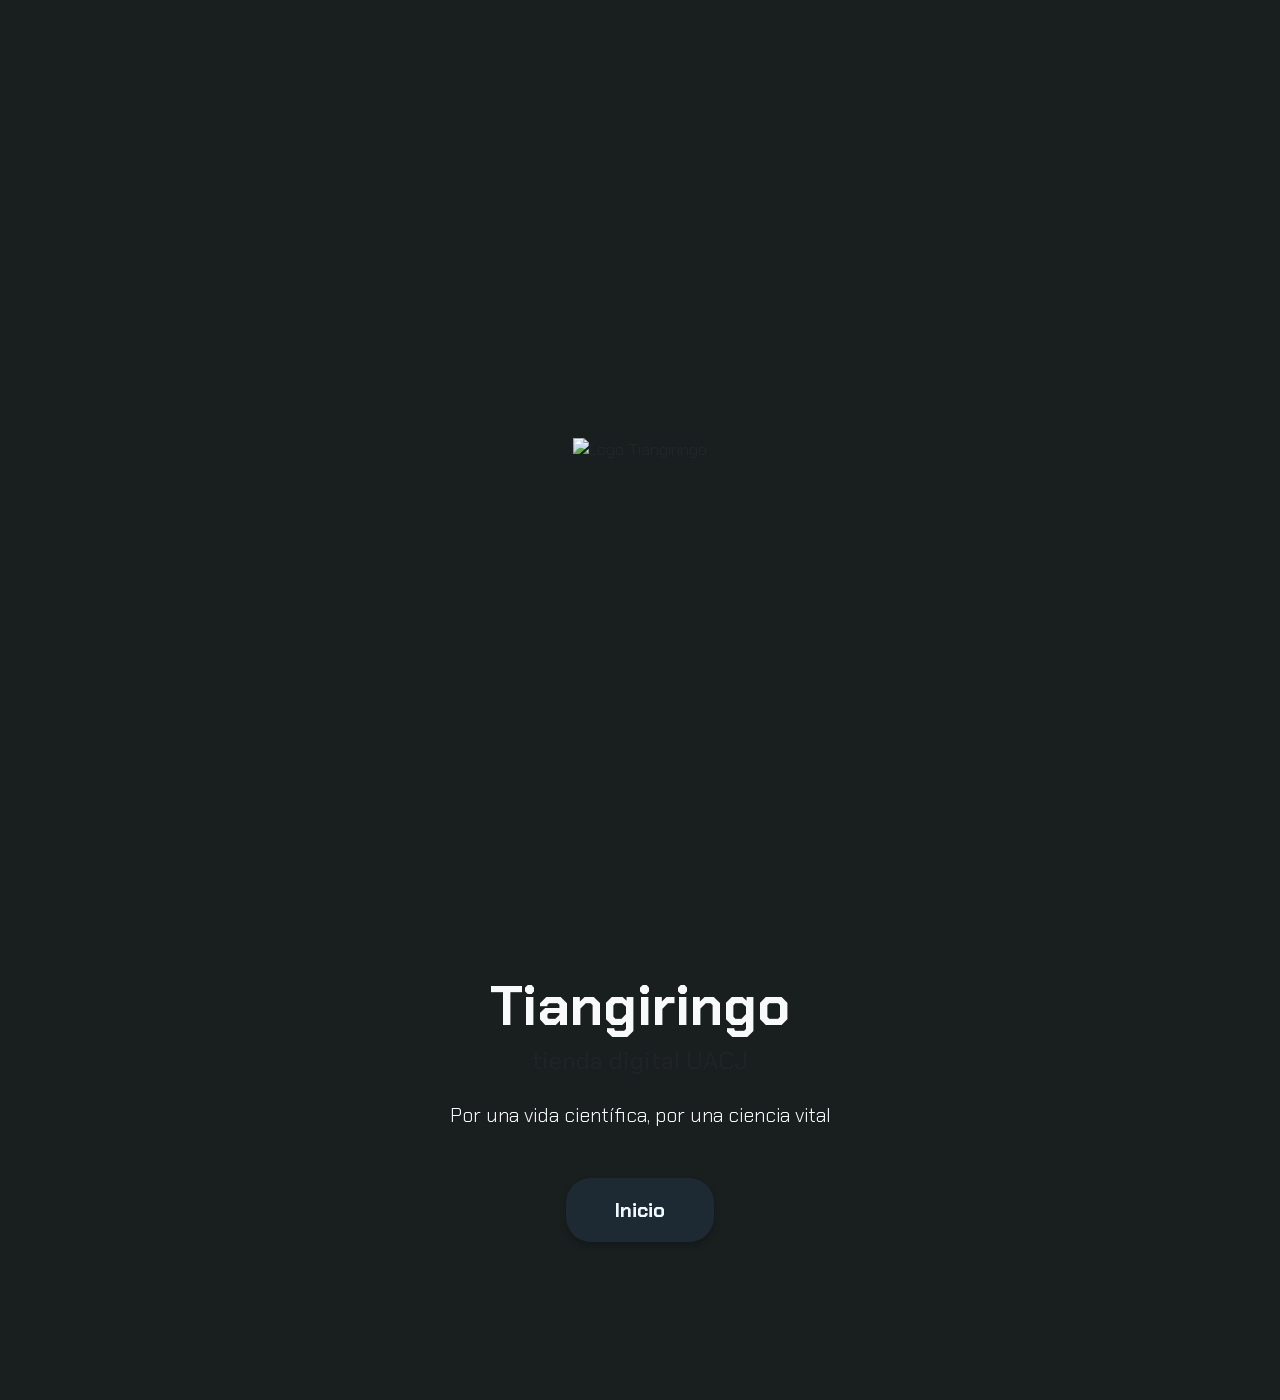
==== index.html @ f0037ecd "Add files via upload" ====
<!DOCTYPE html>
<html lang="es">
<head>
    <meta charset="UTF-8">
    <meta name="viewport" content="width=device-width, initial-scale=1.0">
    <title>Parallax ejercicio</title>
    <link href="imagenes/Favicon.png" rel="icon">
    <link href="https://cdn.jsdelivr.net/npm/bootstrap@5.3.3/dist/css/bootstrap.min.css" rel="stylesheet">
    <link rel="preconnect" href="https://fonts.googleapis.com">
    <link rel="preconnect" href="https://fonts.gstatic.com" crossorigin>
    <link href="https://fonts.googleapis.com/css2?family=Chakra+Petch:wght@400;700&display=swap" rel="stylesheet">
    
    <style>
        body {
            margin: 0;
            background-color: #191e1f;
            font-family: "Chakra Petch", sans-serif;
        }
 
        #parallax-container {
            position: relative;
            height: 100vh;
            overflow: hidden;
        }
 
        /* FONDO - Ocupa toda la pantalla de forma fija */
        #layer1 {
            position: absolute;
            z-index: 1;
            top: 0;
            left: 0;
            width: 100%;
            height: 100%;
            background-image: url('imagenes/DMC_04.jpg');
            background-size: cover;
            background-position: center;
            background-repeat: no-repeat;
        }
 
        /* CONTENEDOR DEL LOGO */
        #layer3 {
            position: absolute;
            z-index: 3;
            top: 0;
            left: 0;
            width: 100%;
            height: 100%;
            /* Reemplazamos el flexbox manual por clases de Bootstrap en el HTML */
        }

        /* Ajustamos el tamaño del logo de forma responsiva con utilidades de Bootstrap en el HTML */
        #layer3 img {
            height: auto;
        }

        /*  ESTILOS PERSONALIZADOS DEL BOTÓN (Mezclado con transiciones de Bootstrap) */
        .btn-inicio {
            background-color: #1e2a33;
            color: aliceblue;
            border-radius: 25px; /* Mantenemos tus esquinas muy redondeadas */
            box-shadow: 0 4px 6px rgba(0, 0, 0, 0.2);
            transition: all 0.3s ease;
        }

        .btn-inicio:hover {
            background-color: #434b52;
            color: aliceblue;
            transform: translateY(-2px);
            box-shadow: 0 6px 12px rgba(0, 0, 0, 0.3);
        }

        .btn-inicio:active {
            transform: translateY(0);
            box-shadow: 0 3px 6px rgba(0, 0, 0, 0.2);
        }
    </style>
</head>
 
<body>
 
    <div id="parallax-container">
        <div id="layer1"></div>
 
        <!-- Usamos d-flex, justify-content-center y align-items-center de Bootstrap para centrar el logo -->
        <div id="layer3" class="d-flex justify-content-center align-items-center">
            <!-- 
              Usamos las clases responsivas de Bootstrap:
              w-55 en pantallas muy chicas, w-45 en tablets (md), y w-30 en pantallas grandes (lg)
            -->
            <img src="imagenes/Logo (2).png" class="img-fluid w-55 w-md-45 w-lg-30" alt="Logo Tiangiringo">
        </div>
    </div>
 
    <!-- 
      Sección de contenido usando utilidades de Bootstrap:
      text-light (texto claro), text-center (centrado), py-5 (padding vertical) 
    -->
    <section class="contenido text-light text-center py-5 container-fluid" style="background-color: #191e1f; min-height: 500px;">
        <div class="container py-4">
            <h1 class="display-4 fw-bold mb-2">Tiangiringo</h1>
            <h2 class="h4 text-muted mb-4">tienda digital UACJ</h2>
            <p class="lead mb-5">Por una vida científica, por una ciencia vital</p>
            
            <!-- Botón estilizado combinando tus efectos con padding (px-5, py-3) y fuentes de Bootstrap -->
            <button class="btn btn-inicio px-5 py-3 fw-bold fs-5" onclick="window.location.href='Productos.html'">
                Inicio
            </button>
        </div>
    </section>
 
   
    <script src="https://cdn.jsdelivr.net/npm/bootstrap@5.3.3/dist/js/bootstrap.bundle.min.js"></script>

   
    <script>
        document.addEventListener('DOMContentLoaded', function () {
            const layer1 = document.getElementById('layer1');
            const layer3 = document.getElementById('layer3');
            const container = document.getElementById('parallax-container');
 
            const speed1 = 0.1;
            const speed3 = 0.5;
 
            function updateParallax() {
                const scrollOffset = container.getBoundingClientRect().top;
 
                // Movimiento del fondo
                layer1.style.transform = `translate3d(0, ${scrollOffset * speed1}px, 0)`;
                // Movimiento del logo
                layer3.style.transform = `translate3d(0, ${scrollOffset * speed3}px, 0)`;
            }
 
            window.addEventListener('scroll', updateParallax);
            updateParallax();
        });
    </script>
 
</body>
</html>
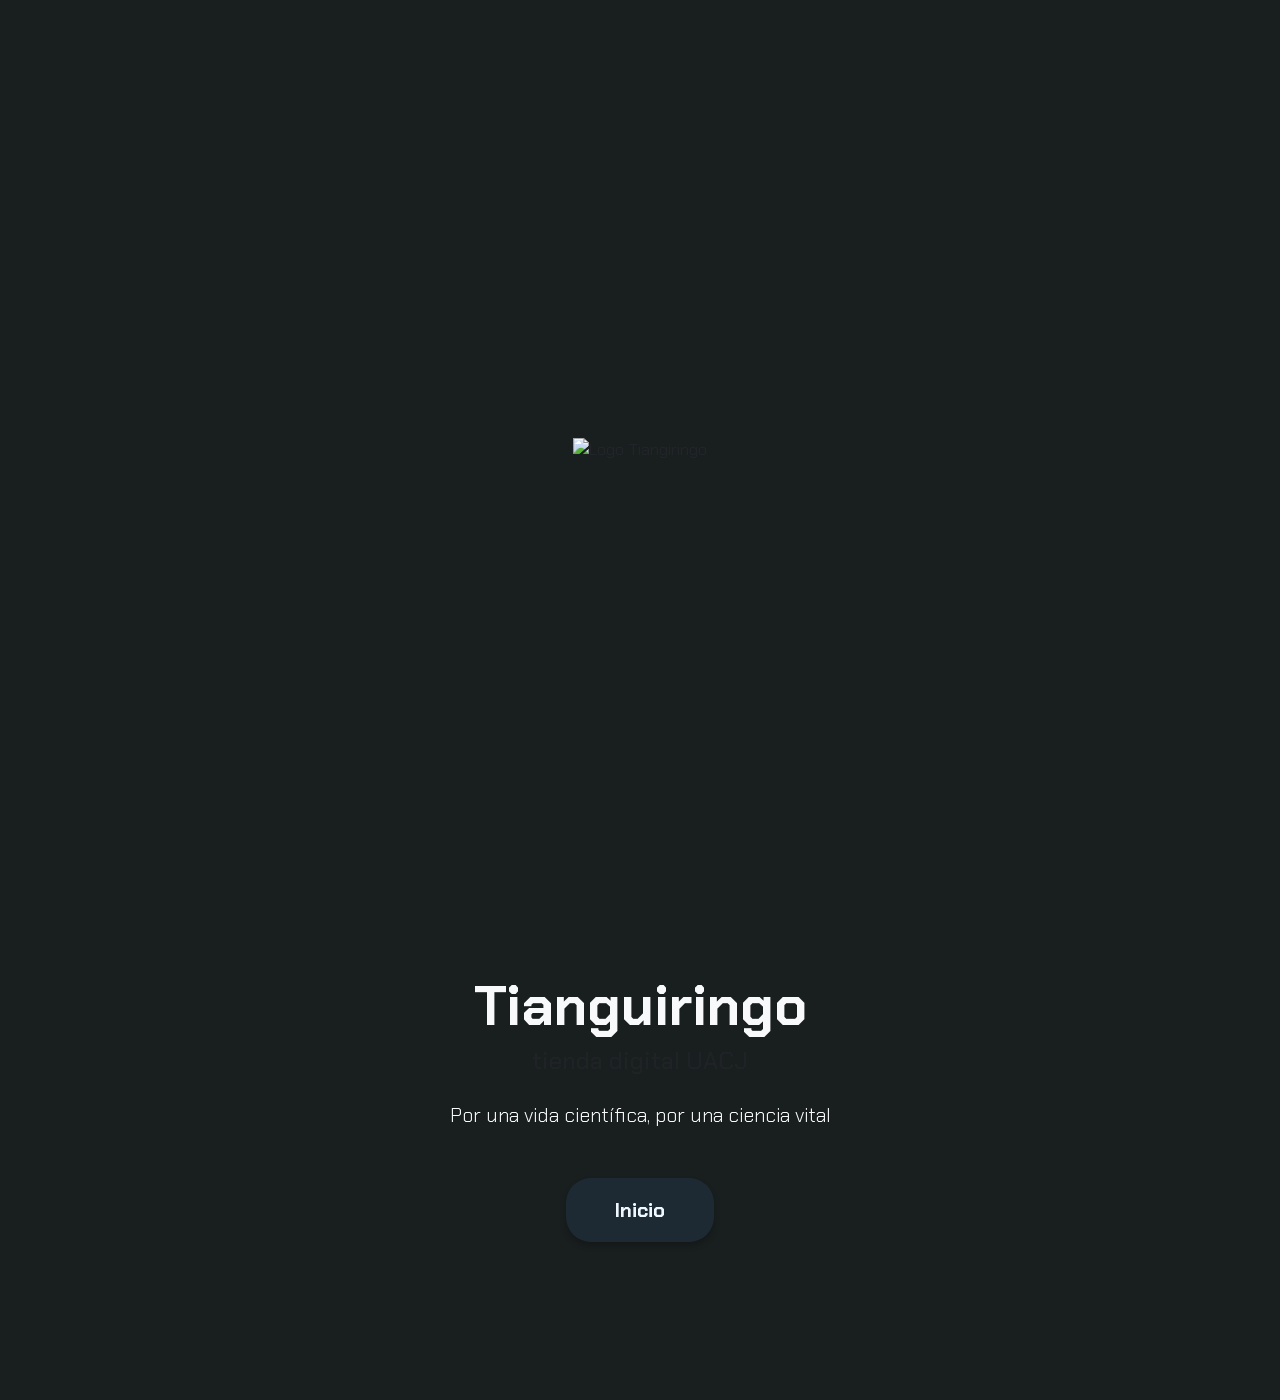
==== commit 8225eec6: "Add files via upload" ====
--- a/index.html
+++ b/index.html
@@ -31,7 +31,7 @@
             left: 0;
             width: 100%;
             height: 100%;
-            background-image: url('imagenes/DMC_04.jpg');
+            background-image: url("imagenes/DMC_04.jpg");
             background-size: cover;
             background-position: center;
             background-repeat: no-repeat;
@@ -97,7 +97,7 @@
     -->
     <section class="contenido text-light text-center py-5 container-fluid" style="background-color: #191e1f; min-height: 500px;">
         <div class="container py-4">
-            <h1 class="display-4 fw-bold mb-2">Tiangiringo</h1>
+            <h1 class="display-4 fw-bold mb-2">Tianguiringo</h1>
             <h2 class="h4 text-muted mb-4">tienda digital UACJ</h2>
             <p class="lead mb-5">Por una vida científica, por una ciencia vital</p>
             
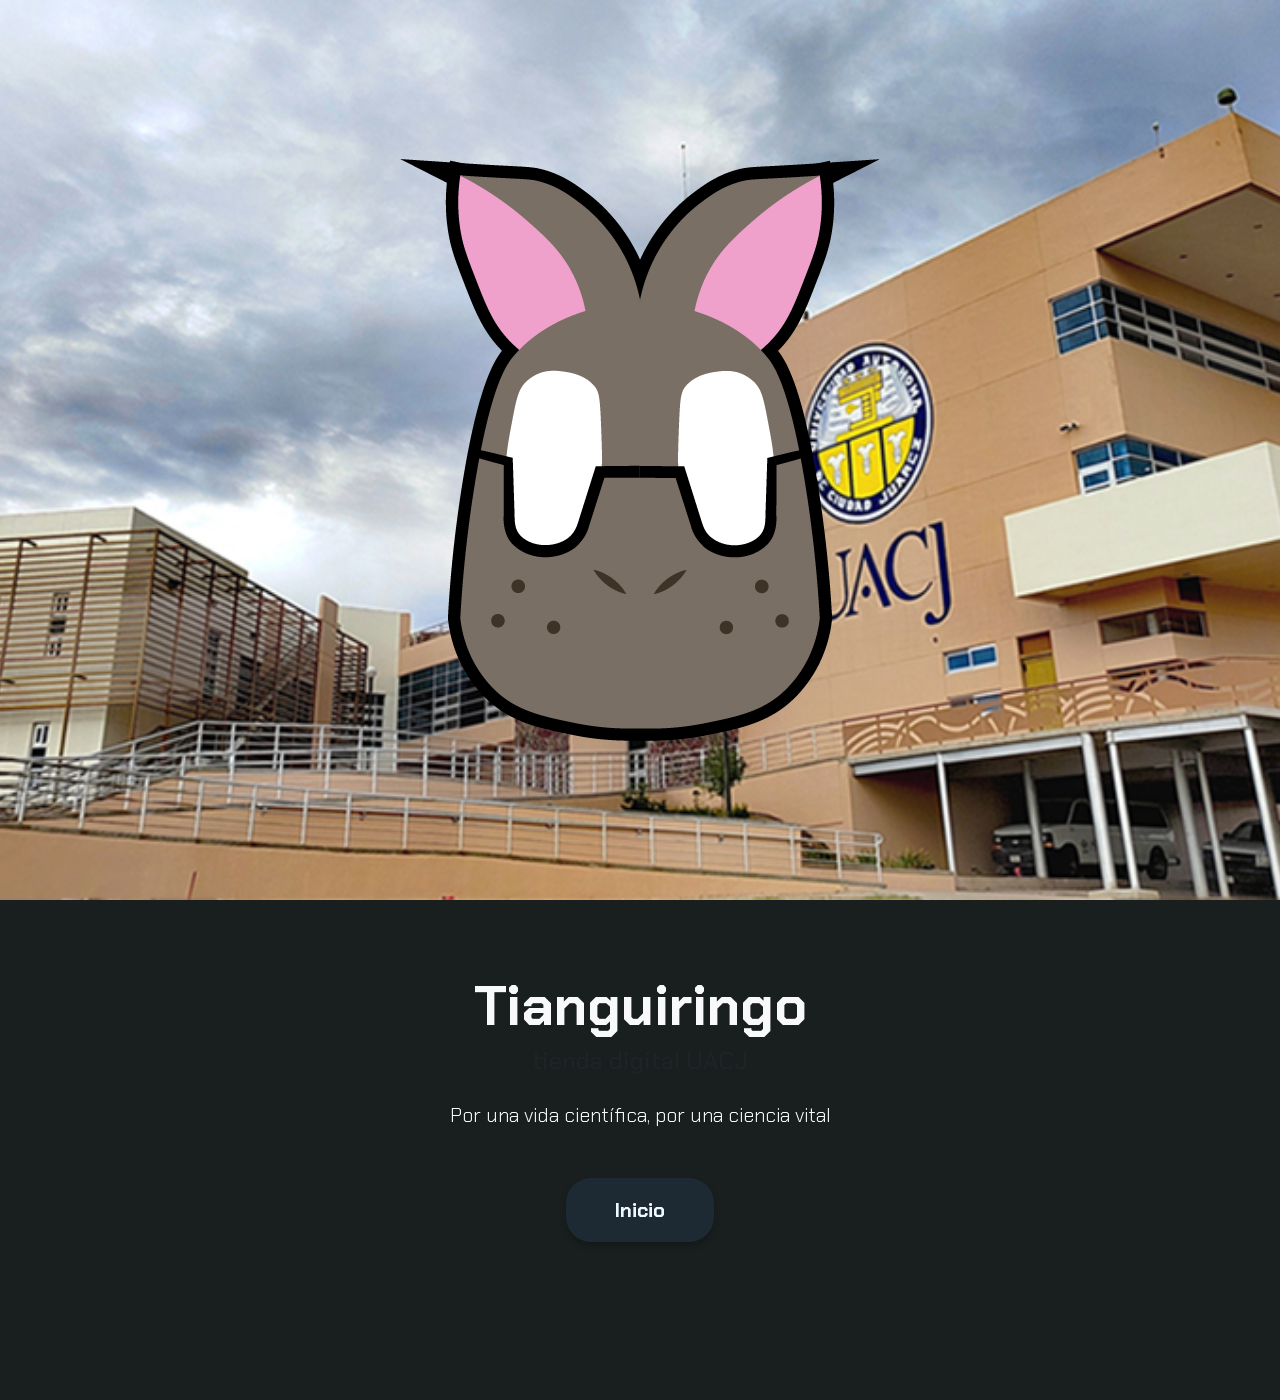
==== commit c44e665c: "Add files via upload" ====
--- a/index.html
+++ b/index.html
@@ -31,7 +31,7 @@
             left: 0;
             width: 100%;
             height: 100%;
-            background-image: url("imagenes/DMC_04.jpg");
+            background-image: url("Imagenes/DMC_04.jpg");
             background-size: cover;
             background-position: center;
             background-repeat: no-repeat;
@@ -87,7 +87,7 @@
               Usamos las clases responsivas de Bootstrap:
               w-55 en pantallas muy chicas, w-45 en tablets (md), y w-30 en pantallas grandes (lg)
             -->
-            <img src="imagenes/Logo (2).png" class="img-fluid w-55 w-md-45 w-lg-30" alt="Logo Tiangiringo">
+            <img src="Imagenes/Logo (2).png" class="img-fluid w-55 w-md-45 w-lg-30" alt="Logo Tiangiringo">
         </div>
     </div>
  
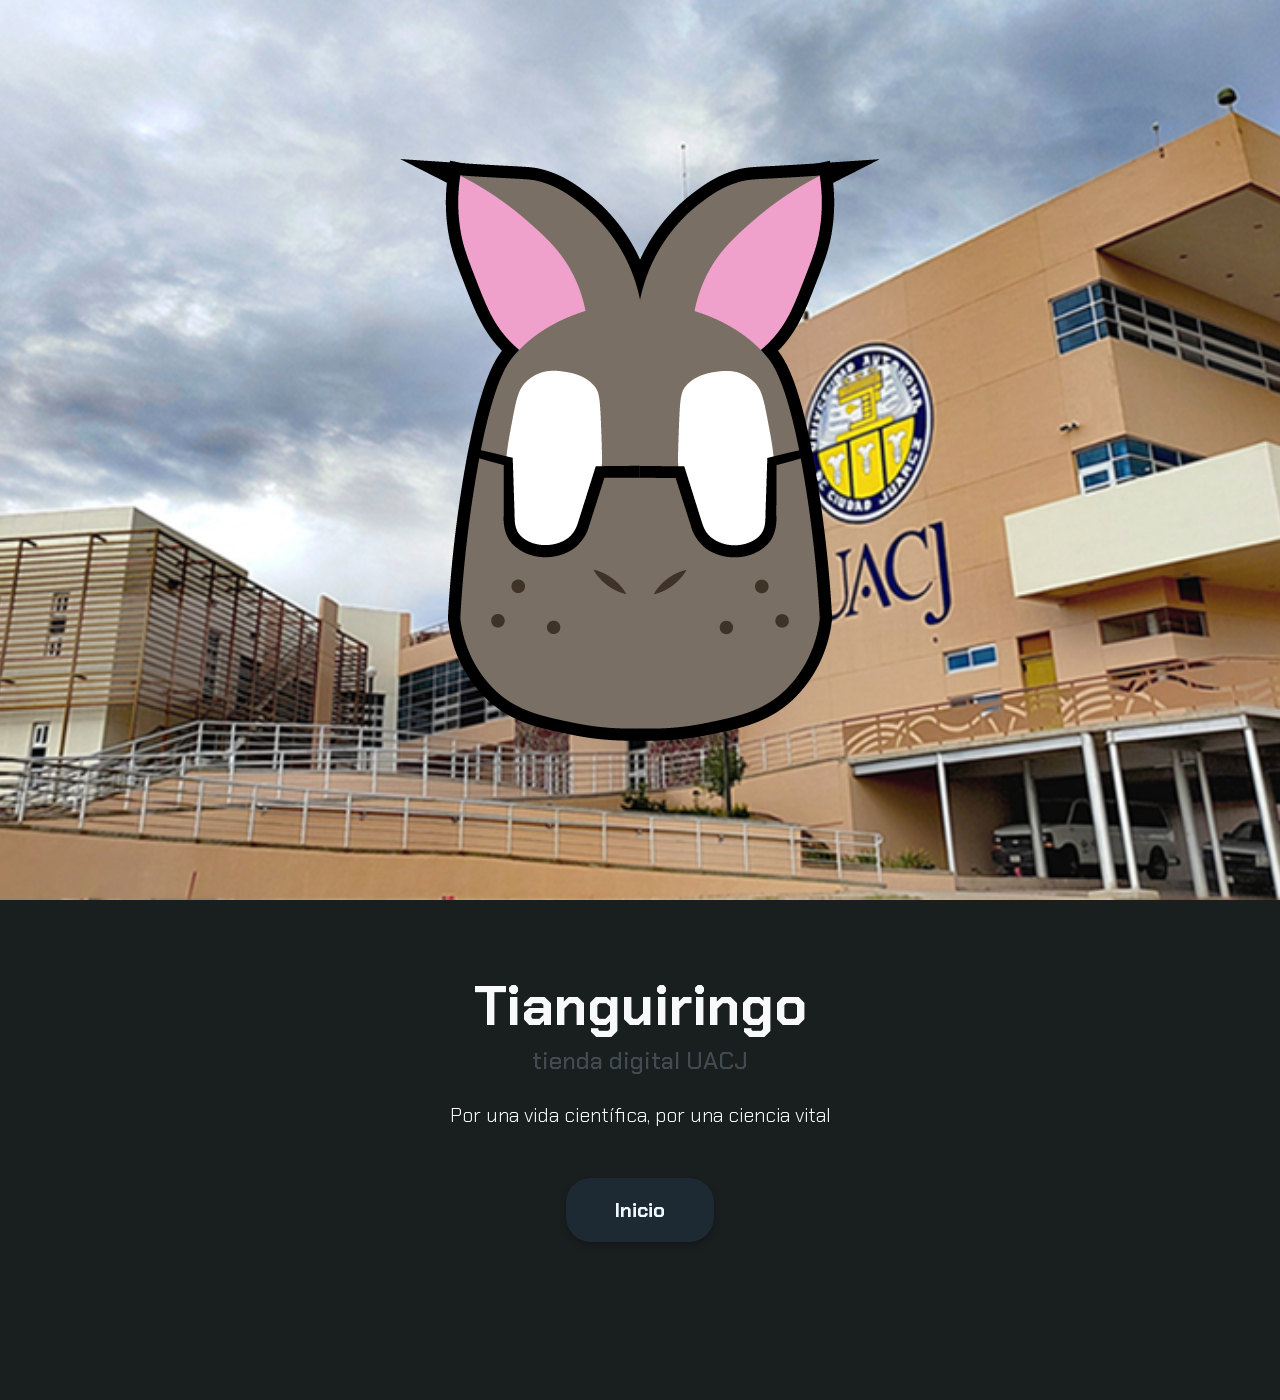
==== commit 69c42030: "Add files via upload" ====
--- a/index.html
+++ b/index.html
@@ -73,6 +73,9 @@
             transform: translateY(0);
             box-shadow: 0 3px 6px rgba(0, 0, 0, 0.2);
         }
+        .tienda-digital {
+       color: #434b52;
+        }
     </style>
 </head>
  
@@ -98,7 +101,7 @@
     <section class="contenido text-light text-center py-5 container-fluid" style="background-color: #191e1f; min-height: 500px;">
         <div class="container py-4">
             <h1 class="display-4 fw-bold mb-2">Tianguiringo</h1>
-            <h2 class="h4 text-muted mb-4">tienda digital UACJ</h2>
+            <h2 class="h4 mb-4 tienda-digital" >tienda digital UACJ</h2>
             <p class="lead mb-5">Por una vida científica, por una ciencia vital</p>
             
             <!-- Botón estilizado combinando tus efectos con padding (px-5, py-3) y fuentes de Bootstrap -->
